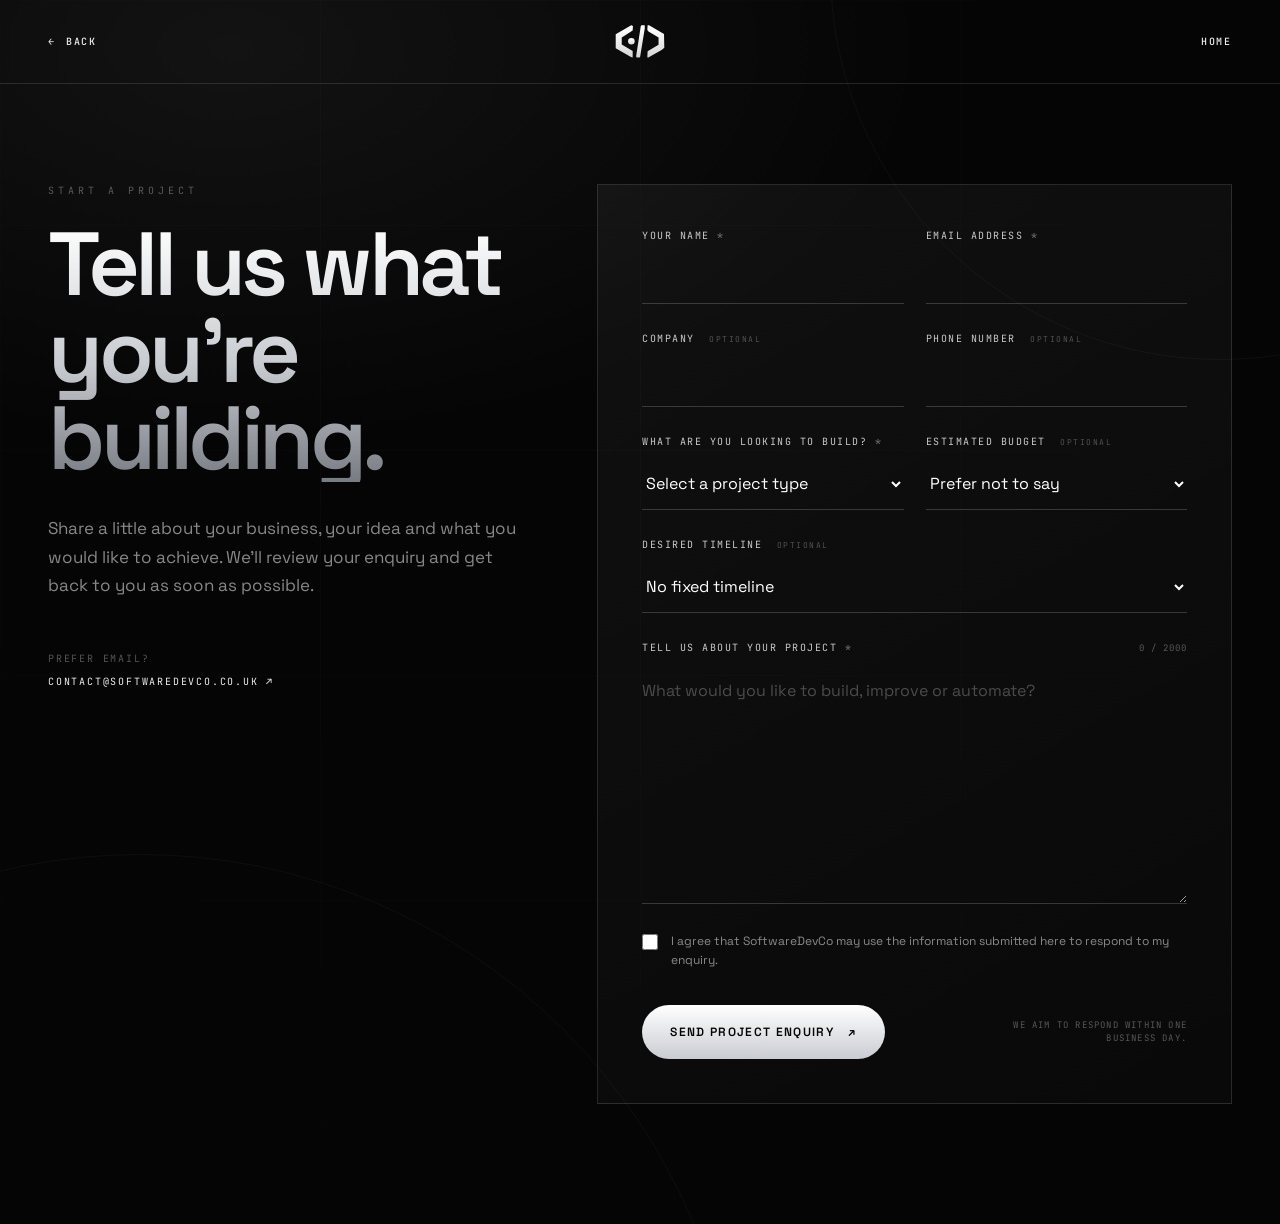
==== contact.html @ cea671f6 "loads now metalic with brushed metal and contact page works, staging to main" ====
<!DOCTYPE html>
<html lang="en">

<head>
  <meta charset="UTF-8">

  <meta
    name="viewport"
    content="width=device-width, initial-scale=1.0"
  >

  <title>Start a Project | SoftwareDevCo</title>

  <meta
    name="description"
    content="Tell SoftwareDevCo about your website, software, automation or digital project."
  >

  <link
    rel="preconnect"
    href="https://fonts.googleapis.com"
  >

  <link
    rel="preconnect"
    href="https://fonts.gstatic.com"
    crossorigin
  >

  <link
    href="https://fonts.googleapis.com/css2?family=JetBrains+Mono:wght@400;500&family=Space+Grotesk:wght@400;500;600;700&display=swap"
    rel="stylesheet"
  >

  <link
    rel="stylesheet"
    href="./css/contact.css"
  >
</head>

<body>

  <main class="contact-page">

    <div
      class="contact-grid"
      aria-hidden="true"
    ></div>

    <div
      class="contact-curve contact-curve-one"
      aria-hidden="true"
    ></div>

    <div
      class="contact-curve contact-curve-two"
      aria-hidden="true"
    ></div>

    <header class="contact-nav">

      <a
        href="./index.html"
        class="contact-back"
        id="contactBack"
      >
        <span aria-hidden="true">←</span>
        Back
      </a>

      <a
        href="./index.html"
        class="contact-logo"
        aria-label="SoftwareDevCo home"
      >
        <img
          src="./assets/logo-nav.svg"
          alt="SoftwareDevCo"
        >
      </a>

      <a
        href="./index.html"
        class="contact-home"
      >
        Home
      </a>

    </header>

    <section class="contact-section">

      <div class="contact-intro">

        <p class="contact-eyebrow">
          Start a Project
        </p>

        <h1>
          Tell us what
          you’re building.
        </h1>

        <p class="contact-lead">
          Share a little about your business, your idea and what
          you would like to achieve. We’ll review your enquiry and
          get back to you as soon as possible.
        </p>

        <div class="contact-direct">

          <span>
            Prefer email?
          </span>

          <a href="mailto:contact@softwaredevco.co.uk">
            contact@softwaredevco.co.uk
            <span aria-hidden="true">↗</span>
          </a>

        </div>

      </div>

      <div class="contact-form-wrap">

        <div
          class="contact-success"
          id="contactSuccess"
          role="status"
          aria-live="polite"
          hidden
        >
          <span
            class="contact-success-icon"
            aria-hidden="true"
          >
            ✓
          </span>

          <div>
            <strong>
              Your enquiry has been sent.
            </strong>

            <p>
              Thank you for contacting SoftwareDevCo.
              We’ll be in touch as soon as possible.
            </p>
          </div>
        </div>

        <form
          class="contact-form"
          id="contactForm"
          action="https://formsubmit.co/contact@softwaredevco.co.uk"
          method="POST"
        >

          <input
            type="hidden"
            name="_subject"
            value="New SoftwareDevCo Project Enquiry"
          >

          <input
            type="hidden"
            name="_template"
            value="table"
          >

          <input
            type="hidden"
            name="_next"
            value="https://softwaredevco.co.uk/contact.html?submitted=true"
          >

          <input
            type="hidden"
            name="_autoresponse"
            value="Thank you for contacting SoftwareDevCo. We have received your project enquiry and will respond as soon as possible."
          >

          <input
            class="contact-honeypot"
            type="text"
            name="_honey"
            tabindex="-1"
            autocomplete="off"
          >

          <div class="contact-field-grid">

            <div class="contact-field">

              <label for="name">
                Your name
                <span aria-hidden="true">*</span>
              </label>

              <input
                id="name"
                name="name"
                type="text"
                autocomplete="name"
                required
              >

            </div>

            <div class="contact-field">

              <label for="email">
                Email address
                <span aria-hidden="true">*</span>
              </label>

              <input
                id="email"
                name="email"
                type="email"
                autocomplete="email"
                required
              >

            </div>

          </div>

          <div class="contact-field-grid">

            <div class="contact-field">

              <label for="company">
                Company
                <span class="optional">
                  Optional
                </span>
              </label>

              <input
                id="company"
                name="company"
                type="text"
                autocomplete="organization"
              >

            </div>

            <div class="contact-field">

              <label for="phone">
                Phone number
                <span class="optional">
                  Optional
                </span>
              </label>

              <input
                id="phone"
                name="phone"
                type="tel"
                autocomplete="tel"
              >

            </div>

          </div>

          <div class="contact-field-grid">

            <div class="contact-field">

              <label for="project-type">
                What are you looking to build?
                <span aria-hidden="true">*</span>
              </label>

              <select
                id="project-type"
                name="project_type"
                required
              >
                <option value="" selected disabled>
                  Select a project type
                </option>

                <option value="Website">
                  Website
                </option>

                <option value="E-commerce Website">
                  E-commerce website
                </option>

                <option value="Software Development">
                  Software development
                </option>

                <option value="Automation">
                  Automation
                </option>

                <option value="Mobile Application">
                  Mobile application
                </option>

                <option value="AI Solution">
                  AI solution
                </option>

                <option value="Other">
                  Something else
                </option>
              </select>

            </div>

            <div class="contact-field">

              <label for="budget">
                Estimated budget
                <span class="optional">
                  Optional
                </span>
              </label>

              <select
                id="budget"
                name="budget"
              >
                <option value="" selected>
                  Prefer not to say
                </option>

                <option value="Below £1,000">
                  Below £1,000
                </option>

                <option value="£1,000 - £2,500">
                  £1,000 – £2,500
                </option>

                <option value="£2,500 - £5,000">
                  £2,500 – £5,000
                </option>

                <option value="£5,000 - £10,000">
                  £5,000 – £10,000
                </option>

                <option value="£10,000+">
                  £10,000+
                </option>
              </select>

            </div>

          </div>

          <div class="contact-field">

            <label for="timeline">
              Desired timeline
              <span class="optional">
                Optional
              </span>
            </label>

            <select
              id="timeline"
              name="timeline"
            >
              <option value="" selected>
                No fixed timeline
              </option>

              <option value="As soon as possible">
                As soon as possible
              </option>

              <option value="Within 1 month">
                Within one month
              </option>

              <option value="Within 2-3 months">
                Within two to three months
              </option>

              <option value="Within 3-6 months">
                Within three to six months
              </option>

              <option value="Still exploring">
                I’m still exploring
              </option>
            </select>

          </div>

          <div class="contact-field">

            <div class="contact-message-label">

              <label for="message">
                Tell us about your project
                <span aria-hidden="true">*</span>
              </label>

              <span id="messageCount">
                0 / 2000
              </span>

            </div>

            <textarea
              id="message"
              name="message"
              rows="8"
              maxlength="2000"
              placeholder="What would you like to build, improve or automate?"
              required
            ></textarea>

          </div>

          <label class="contact-consent">

            <input
              type="checkbox"
              name="consent"
              value="Confirmed"
              required
            >

            <span>
              I agree that SoftwareDevCo may use the information
              submitted here to respond to my enquiry.
            </span>

          </label>

          <div class="contact-submit-row">

            <button
              class="contact-submit"
              type="submit"
            >
              Send Project Enquiry
              <span aria-hidden="true">↗</span>
            </button>

            <p>
              We aim to respond within one business day.
            </p>

          </div>

        </form>

      </div>

    </section>

  </main>

  <script src="./js/contact.js"></script>

  <script>
    "use strict";

    const contactBack =
      document.getElementById("contactBack");

    contactBack?.addEventListener(
      "click",
      (event) => {

        if (window.history.length > 1) {
          event.preventDefault();
          window.history.back();
        }
      }
    );
  </script>

</body>

</html>
---- css/contact.css ----
/* ============================================================
   SoftwareDevCo — Contact Page
   ============================================================ */


/* ============================================================
   VARIABLES
   ============================================================ */

:root {
  --contact-bg: #050505;

  --contact-text: #eeeeee;

  --contact-muted:
    rgba(238, 238, 238, 0.56);

  --contact-faint:
    rgba(238, 238, 238, 0.34);

  --contact-line:
    rgba(255, 255, 255, 0.12);

  --contact-surface:
    rgba(255, 255, 255, 0.028);

  --contact-display:
    "Space Grotesk",
    Arial,
    sans-serif;

  --contact-mono:
    "JetBrains Mono",
    "Courier New",
    monospace;
}


/* ============================================================
   RESET
   ============================================================ */

* {
  margin: 0;
  padding: 0;

  box-sizing: border-box;
}


html {
  min-height: 100%;

  background:
    var(--contact-bg);
}


body {
  min-height: 100%;

  overflow-x: hidden;

  background:
    var(--contact-bg);

  color:
    var(--contact-text);

  font-family:
    var(--contact-display);

  -webkit-font-smoothing:
    antialiased;

  text-rendering:
    optimizeLegibility;
}


button,
input,
select,
textarea {
  font: inherit;
}


/* ============================================================
   PAGE
   ============================================================ */

.contact-page {
  position: relative;

  min-height: 100vh;
  min-height: 100svh;

  overflow: hidden;

  background:
    radial-gradient(
      1100px 620px at 18% 4%,
      rgba(255, 255, 255, 0.055),
      transparent 64%
    ),
    var(--contact-bg);
}


/* ============================================================
   BACKGROUND DETAILS
   ============================================================ */

.contact-grid {
  position: absolute;
  inset: 0;

  pointer-events: none;

  opacity: 0.13;

  background-image:
    linear-gradient(
      var(--contact-line) 1px,
      transparent 1px
    ),
    linear-gradient(
      90deg,
      var(--contact-line) 1px,
      transparent 1px
    );

  background-size:
    25vw
    25vh;

  -webkit-mask-image:
    radial-gradient(
      ellipse at 40% 30%,
      black 20%,
      transparent 85%
    );

  mask-image:
    radial-gradient(
      ellipse at 40% 30%,
      black 20%,
      transparent 85%
    );
}


.contact-curve {
  position: absolute;

  border:
    1px solid
    rgba(255, 255, 255, 0.12);

  border-radius: 50%;

  opacity: 0.28;

  pointer-events: none;
}


.contact-curve-one {
  top: -420px;
  right: -330px;

  width: 780px;
  height: 780px;
}


.contact-curve-two {
  bottom: -830px;
  left: -460px;

  width: 1200px;
  height: 1200px;
}


/* ============================================================
   NAVIGATION
   ============================================================ */

.contact-nav {
  position: relative;
  z-index: 10;

  display: grid;

  grid-template-columns:
    1fr
    auto
    1fr;

  align-items: center;

  min-height: 84px;

  padding:
    0
    48px;

  border-bottom:
    1px solid
    var(--contact-line);
}


.contact-back,
.contact-home {
  color:
    var(--contact-text);

  font-family:
    var(--contact-mono);

  font-size: 10px;
  font-weight: 500;
  letter-spacing: 1.8px;

  text-decoration: none;
  text-transform: uppercase;

  transition:
    opacity 0.3s ease;
}


.contact-back:hover,
.contact-home:hover {
  opacity: 0.55;
}


.contact-back {
  display: inline-flex;
  align-items: center;

  gap: 10px;

  justify-self: start;
}


.contact-home {
  justify-self: end;
}


.contact-logo {
  display: block;

  width: 58px;

  line-height: 0;
}


.contact-logo img {
  display: block;

  width: 100%;
  height: auto;
}


/* ============================================================
   MAIN LAYOUT
   ============================================================ */

.contact-section {
  position: relative;
  z-index: 2;

  display: grid;

  grid-template-columns:
    minmax(0, 0.85fr)
    minmax(520px, 1.15fr);

  gap: 80px;

  width:
    min(
      1380px,
      calc(100% - 96px)
    );

  margin:
    0
    auto;

  padding:
    100px
    0
    120px;
}


/* ============================================================
   INTRODUCTION
   ============================================================ */

.contact-intro {
  position: sticky;

  top: 130px;

  align-self: start;
}


.contact-eyebrow {
  margin-bottom: 24px;

  color:
    var(--contact-faint);

  font-family:
    var(--contact-mono);

  font-size: 10px;
  letter-spacing: 4px;

  text-transform: uppercase;
}


.contact-intro h1 {
  max-width: 620px;

  font-size:
    clamp(
      54px,
      7vw,
      106px
    );

  font-weight: 600;

  line-height: 0.97;
  letter-spacing: -0.05em;

  background:
    linear-gradient(
      180deg,
      #ffffff 0%,
      #c8cbd0 55%,
      #777b82 100%
    );

  -webkit-background-clip: text;
  background-clip: text;
  color: transparent;
}


.contact-lead {
  max-width: 540px;

  margin-top: 32px;

  color:
    var(--contact-muted);

  font-size: 17px;
  line-height: 1.7;
}


.contact-direct {
  display: flex;
  flex-direction: column;

  align-items: flex-start;

  gap: 10px;

  margin-top: 52px;

  font-family:
    var(--contact-mono);

  font-size: 10px;
  letter-spacing: 1.8px;

  text-transform: uppercase;
}


.contact-direct > span {
  color:
    var(--contact-faint);
}


.contact-direct a {
  color:
    var(--contact-text);

  text-decoration: none;

  transition:
    opacity 0.3s ease;
}


.contact-direct a:hover {
  opacity: 0.6;
}


/* ============================================================
   FORM WRAPPER
   ============================================================ */

.contact-form-wrap {
  padding: 44px;

  border:
    1px solid
    var(--contact-line);

  background:
    linear-gradient(
      150deg,
      rgba(255, 255, 255, 0.042),
      rgba(255, 255, 255, 0.014)
    );
}


/* ============================================================
   SUCCESS MESSAGE
   ============================================================ */

.contact-success {
  display: flex;

  align-items: flex-start;

  gap: 18px;

  margin-bottom: 32px;

  padding: 22px;

  border:
    1px solid
    rgba(255, 255, 255, 0.2);

  background:
    rgba(255, 255, 255, 0.055);
}


.contact-success[hidden] {
  display: none;
}


.contact-success-icon {
  display: grid;

  flex: 0 0 auto;

  place-items: center;

  width: 34px;
  height: 34px;

  border:
    1px solid
    rgba(255, 255, 255, 0.28);

  border-radius: 50%;
}


.contact-success strong {
  display: block;

  margin-bottom: 5px;

  font-weight: 500;
}


.contact-success p {
  color:
    var(--contact-muted);

  font-size: 14px;
  line-height: 1.55;
}


/* ============================================================
   FORM
   ============================================================ */

.contact-form {
  display: flex;
  flex-direction: column;

  gap: 28px;
}


.contact-field-grid {
  display: grid;

  grid-template-columns:
    repeat(2, minmax(0, 1fr));

  gap: 22px;
}


.contact-field {
  display: flex;
  flex-direction: column;

  gap: 10px;
}


.contact-field label {
  color:
    rgba(255, 255, 255, 0.78);

  font-family:
    var(--contact-mono);

  font-size: 10px;
  letter-spacing: 1.5px;

  text-transform: uppercase;
}


.contact-field label > span:not(.optional) {
  color:
    rgba(255, 255, 255, 0.45);
}


.optional {
  margin-left: 7px;

  color:
    rgba(255, 255, 255, 0.28);

  font-size: 8px;
}


.contact-field input,
.contact-field select,
.contact-field textarea {
  width: 100%;

  border: 0;
  border-bottom:
    1px solid
    rgba(255, 255, 255, 0.18);

  border-radius: 0;

  outline: none;

  background:
    transparent;

  color:
    #ffffff;

  transition:
    border-color 0.3s ease,
    background 0.3s ease;
}


.contact-field input,
.contact-field select {
  min-height: 52px;

  padding:
    4px
    0;
}


.contact-field textarea {
  min-height: 190px;

  padding:
    14px
    0;

  resize: vertical;

  line-height: 1.65;
}


.contact-field input:focus,
.contact-field select:focus,
.contact-field textarea:focus {
  border-color:
    rgba(255, 255, 255, 0.75);
}


.contact-field textarea::placeholder {
  color:
    rgba(255, 255, 255, 0.26);
}


.contact-field select {
  cursor: pointer;

  color-scheme: dark;
}


.contact-field option {
  background:
    #101010;

  color:
    #ffffff;
}


.contact-message-label {
  display: flex;

  align-items: center;
  justify-content: space-between;

  gap: 20px;
}


.contact-message-label > span {
  color:
    var(--contact-faint);

  font-family:
    var(--contact-mono);

  font-size: 9px;
  letter-spacing: 1px;
}


/* ============================================================
   CONSENT
   ============================================================ */

.contact-consent {
  display: flex;

  align-items: flex-start;

  gap: 13px;

  color:
    var(--contact-muted);

  font-size: 12px;
  line-height: 1.55;

  cursor: pointer;
}


.contact-consent input {
  flex: 0 0 auto;

  width: 16px;
  height: 16px;

  margin-top: 2px;

  accent-color: #ffffff;
}


/* ============================================================
   SUBMIT
   ============================================================ */

.contact-submit-row {
  display: flex;

  align-items: center;
  justify-content: space-between;

  gap: 24px;

  padding-top: 8px;
}


.contact-submit {
  display: inline-flex;

  align-items: center;
  justify-content: center;

  gap: 14px;

  min-height: 54px;

  padding:
    0
    28px;

  border: 0;

  border-radius: 999px;

  background:
    linear-gradient(
      180deg,
      #ffffff,
      #c9ccd2
    );

  color:
    #050505;

  font-size: 12px;
  font-weight: 600;
  letter-spacing: 1.35px;

  text-transform: uppercase;

  cursor: pointer;

  transition:
    transform 0.3s ease,
    box-shadow 0.3s ease;
}


.contact-submit:hover {
  transform:
    translateY(-2px);

  box-shadow:
    0 10px 32px
    rgba(255, 255, 255, 0.14);
}


.contact-submit span {
  transition:
    transform 0.3s ease;
}


.contact-submit:hover span {
  transform:
    translate(3px, -3px);
}


.contact-submit-row p {
  max-width: 210px;

  color:
    var(--contact-faint);

  font-family:
    var(--contact-mono);

  font-size: 9px;
  letter-spacing: 1.2px;

  line-height: 1.5;
  text-align: right;

  text-transform: uppercase;
}


/* ============================================================
   HONEYPOT
   ============================================================ */

.contact-honeypot {
  position: absolute !important;

  left: -9999px !important;

  width: 1px !important;
  height: 1px !important;

  opacity: 0 !important;
}


/* ============================================================
   RESPONSIVE
   ============================================================ */

@media (max-width: 1050px) {
  .contact-section {
    grid-template-columns: 1fr;

    gap: 58px;

    width:
      min(
        820px,
        calc(100% - 48px)
      );

    padding-top: 72px;
  }


  .contact-intro {
    position: static;
  }
}


@media (max-width: 700px) {
  .contact-nav {
    min-height: 72px;

    padding:
      0
      20px;
  }


  .contact-logo {
    width: 46px;
  }


  .contact-back,
  .contact-home {
    font-size: 9px;
    letter-spacing: 1.1px;
  }


  .contact-section {
    width:
      calc(100% - 32px);

    padding:
      56px
      0
      76px;
  }


  .contact-intro h1 {
    font-size:
      clamp(
        48px,
        15vw,
        72px
      );
  }


  .contact-lead {
    font-size: 15px;
  }


  .contact-form-wrap {
    padding:
      28px
      20px;
  }


  .contact-field-grid {
    grid-template-columns: 1fr;

    gap: 28px;
  }


  .contact-submit-row {
    align-items: stretch;
    flex-direction: column;
  }


  .contact-submit {
    width: 100%;
  }


  .contact-submit-row p {
    max-width: none;

    text-align: left;
  }
}


/* ============================================================
   REDUCED MOTION
   ============================================================ */

@media (prefers-reduced-motion: reduce) {
  .contact-back,
  .contact-home,
  .contact-direct a,
  .contact-field input,
  .contact-field select,
  .contact-field textarea,
  .contact-submit,
  .contact-submit span {
    transition: none;
  }
}
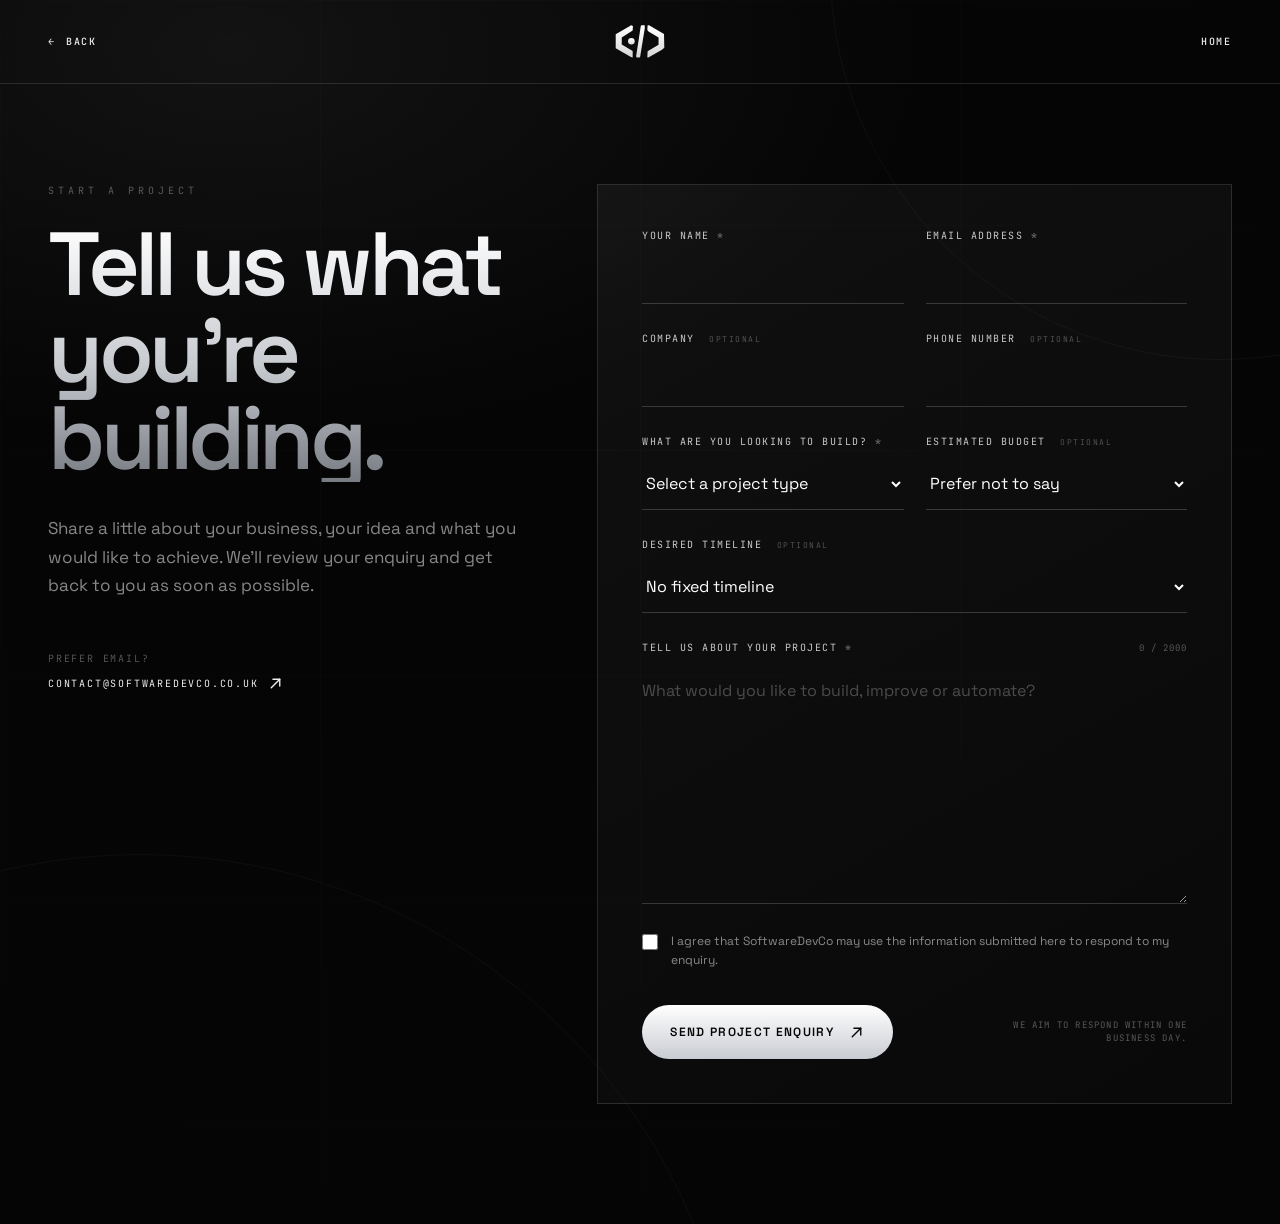
==== commit a93776be: "improved mobile navigation and contact form submission" ====
--- a/contact.html
+++ b/contact.html
@@ -56,6 +56,7 @@
       class="contact-curve contact-curve-two"
       aria-hidden="true"
     ></div>
+
 
     <header class="contact-nav">
 
@@ -67,6 +68,7 @@
         <span aria-hidden="true">←</span>
         Back
       </a>
+
 
       <a
         href="./index.html"
@@ -79,6 +81,7 @@
         >
       </a>
 
+
       <a
         href="./index.html"
         class="contact-home"
@@ -88,6 +91,7 @@
 
     </header>
 
+
     <section class="contact-section">
 
       <div class="contact-intro">
@@ -95,11 +99,13 @@
         <p class="contact-eyebrow">
           Start a Project
         </p>
+
 
         <h1>
           Tell us what
           you’re building.
         </h1>
+
 
         <p class="contact-lead">
           Share a little about your business, your idea and what
@@ -107,6 +113,7 @@
           get back to you as soon as possible.
         </p>
 
+
         <div class="contact-direct">
 
           <span>
@@ -115,40 +122,33 @@
 
           <a href="mailto:contact@softwaredevco.co.uk">
             contact@softwaredevco.co.uk
-            <span aria-hidden="true">↗</span>
+
+            <svg
+              class="contact-arrow-icon"
+              viewBox="0 0 20 20"
+              aria-hidden="true"
+              focusable="false"
+            >
+              <path d="M5 15 15 5"></path>
+              <path d="M7 5h8v8"></path>
+            </svg>
           </a>
 
         </div>
 
       </div>
 
+
       <div class="contact-form-wrap">
 
-        <div
-          class="contact-success"
-          id="contactSuccess"
+        <p
+          class="contact-form-status"
+          id="contactFormStatus"
           role="status"
           aria-live="polite"
           hidden
-        >
-          <span
-            class="contact-success-icon"
-            aria-hidden="true"
-          >
-            ✓
-          </span>
-
-          <div>
-            <strong>
-              Your enquiry has been sent.
-            </strong>
-
-            <p>
-              Thank you for contacting SoftwareDevCo.
-              We’ll be in touch as soon as possible.
-            </p>
-          </div>
-        </div>
+        ></p>
+
 
         <form
           class="contact-form"
@@ -167,12 +167,6 @@
             type="hidden"
             name="_template"
             value="table"
-          >
-
-          <input
-            type="hidden"
-            name="_next"
-            value="https://softwaredevco.co.uk/contact.html?submitted=true"
           >
 
           <input
@@ -189,6 +183,7 @@
             autocomplete="off"
           >
 
+
           <div class="contact-field-grid">
 
             <div class="contact-field">
@@ -208,6 +203,7 @@
 
             </div>
 
+
             <div class="contact-field">
 
               <label for="email">
@@ -227,6 +223,7 @@
 
           </div>
 
+
           <div class="contact-field-grid">
 
             <div class="contact-field">
@@ -247,6 +244,7 @@
 
             </div>
 
+
             <div class="contact-field">
 
               <label for="phone">
@@ -267,6 +265,7 @@
 
           </div>
 
+
           <div class="contact-field-grid">
 
             <div class="contact-field">
@@ -281,7 +280,11 @@
                 name="project_type"
                 required
               >
-                <option value="" selected disabled>
+                <option
+                  value=""
+                  selected
+                  disabled
+                >
                   Select a project type
                 </option>
 
@@ -315,6 +318,7 @@
               </select>
 
             </div>
+
 
             <div class="contact-field">
 
@@ -329,7 +333,10 @@
                 id="budget"
                 name="budget"
               >
-                <option value="" selected>
+                <option
+                  value=""
+                  selected
+                >
                   Prefer not to say
                 </option>
 
@@ -357,6 +364,7 @@
             </div>
 
           </div>
+
 
           <div class="contact-field">
 
@@ -371,7 +379,10 @@
               id="timeline"
               name="timeline"
             >
-              <option value="" selected>
+              <option
+                value=""
+                selected
+              >
                 No fixed timeline
               </option>
 
@@ -397,6 +408,7 @@
             </select>
 
           </div>
+
 
           <div class="contact-field">
 
@@ -424,6 +436,7 @@
 
           </div>
 
+
           <label class="contact-consent">
 
             <input
@@ -440,6 +453,7 @@
 
           </label>
 
+
           <div class="contact-submit-row">
 
             <button
@@ -447,8 +461,18 @@
               type="submit"
             >
               Send Project Enquiry
-              <span aria-hidden="true">↗</span>
+
+              <svg
+                class="contact-arrow-icon"
+                viewBox="0 0 20 20"
+                aria-hidden="true"
+                focusable="false"
+              >
+                <path d="M5 15 15 5"></path>
+                <path d="M7 5h8v8"></path>
+              </svg>
             </button>
+
 
             <p>
               We aim to respond within one business day.
@@ -464,26 +488,70 @@
 
   </main>
 
+
+  <div
+    class="contact-confirmation"
+    id="contactConfirmation"
+    role="dialog"
+    aria-modal="true"
+    aria-labelledby="contactConfirmationTitle"
+    aria-hidden="true"
+  >
+
+    <button
+      class="contact-confirmation-backdrop"
+      type="button"
+      data-contact-confirmation-close
+      aria-label="Close confirmation"
+    ></button>
+
+
+    <div class="contact-confirmation-panel">
+
+      <div
+        class="contact-confirmation-mark"
+        aria-hidden="true"
+      >
+        <svg
+          viewBox="0 0 24 24"
+          focusable="false"
+        >
+          <path d="m6 12 4 4 8-9"></path>
+        </svg>
+      </div>
+
+
+      <p class="contact-confirmation-eyebrow">
+        Enquiry Received
+      </p>
+
+
+      <h2 id="contactConfirmationTitle">
+        Thank you for your enquiry.
+      </h2>
+
+
+      <p>
+        We’ve received your project details and will review them shortly.
+        We aim to respond within one business day.
+      </p>
+
+
+      <button
+        class="contact-confirmation-button"
+        type="button"
+        data-contact-confirmation-close
+      >
+        Continue
+      </button>
+
+    </div>
+
+  </div>
+
+
   <script src="./js/contact.js"></script>
 
-  <script>
-    "use strict";
-
-    const contactBack =
-      document.getElementById("contactBack");
-
-    contactBack?.addEventListener(
-      "click",
-      (event) => {
-
-        if (window.history.length > 1) {
-          event.preventDefault();
-          window.history.back();
-        }
-      }
-    );
-  </script>
-
 </body>
 
 </html>
--- a/css/contact.css
+++ b/css/contact.css
@@ -402,6 +402,11 @@
 
 
 .contact-direct a {
+  display: inline-flex;
+  align-items: center;
+
+  gap: 8px;
+
   color:
     var(--contact-text);
 
@@ -414,6 +419,29 @@
 
 .contact-direct a:hover {
   opacity: 0.6;
+}
+
+
+/* ============================================================
+   SVG ARROW
+   ============================================================ */
+
+.contact-arrow-icon {
+  display: inline-block;
+
+  flex: 0 0 auto;
+
+  width: 17px;
+  height: 17px;
+
+  vertical-align: middle;
+
+  fill: none;
+  stroke: currentColor;
+
+  stroke-width: 1.6;
+  stroke-linecap: round;
+  stroke-linejoin: round;
 }
 
 
@@ -438,67 +466,31 @@
 
 
 /* ============================================================
-   SUCCESS MESSAGE
-   ============================================================ */
-
-.contact-success {
-  display: flex;
-
-  align-items: flex-start;
-
-  gap: 18px;
-
-  margin-bottom: 32px;
-
-  padding: 22px;
+   FORM STATUS
+   ============================================================ */
+
+.contact-form-status {
+  margin-bottom: 24px;
+
+  padding: 14px 16px;
 
   border:
     1px solid
-    rgba(255, 255, 255, 0.2);
+    rgba(255, 255, 255, 0.18);
 
   background:
-    rgba(255, 255, 255, 0.055);
-}
-
-
-.contact-success[hidden] {
+    rgba(255, 255, 255, 0.03);
+
+  color:
+    rgba(255, 255, 255, 0.72);
+
+  font-size: 13px;
+  line-height: 1.55;
+}
+
+
+.contact-form-status[hidden] {
   display: none;
-}
-
-
-.contact-success-icon {
-  display: grid;
-
-  flex: 0 0 auto;
-
-  place-items: center;
-
-  width: 34px;
-  height: 34px;
-
-  border:
-    1px solid
-    rgba(255, 255, 255, 0.28);
-
-  border-radius: 50%;
-}
-
-
-.contact-success strong {
-  display: block;
-
-  margin-bottom: 5px;
-
-  font-weight: 500;
-}
-
-
-.contact-success p {
-  color:
-    var(--contact-muted);
-
-  font-size: 14px;
-  line-height: 1.55;
 }
 
 
@@ -568,6 +560,7 @@
   width: 100%;
 
   border: 0;
+
   border-bottom:
     1px solid
     rgba(255, 255, 255, 0.18);
@@ -728,7 +721,8 @@
 
   border: 0;
 
-  border-radius: 999px;
+  border-radius:
+    999px;
 
   background:
     linear-gradient(
@@ -750,7 +744,8 @@
 
   transition:
     transform 0.3s ease,
-    box-shadow 0.3s ease;
+    box-shadow 0.3s ease,
+    opacity 0.3s ease;
 }
 
 
@@ -764,13 +759,25 @@
 }
 
 
-.contact-submit span {
+.contact-submit:disabled {
+  opacity: 0.58;
+
+  cursor: wait;
+
+  transform: none;
+
+  box-shadow: none;
+}
+
+
+.contact-submit .contact-arrow-icon {
   transition:
     transform 0.3s ease;
 }
 
 
-.contact-submit:hover span {
+.contact-submit:hover
+.contact-arrow-icon {
   transform:
     translate(3px, -3px);
 }
@@ -812,10 +819,257 @@
 
 
 /* ============================================================
+   CONFIRMATION POPUP
+   ============================================================ */
+
+.contact-confirmation {
+  position: fixed;
+  inset: 0;
+
+  z-index: 9000;
+
+  display: grid;
+  place-items: center;
+
+  padding: 20px;
+
+  opacity: 0;
+  visibility: hidden;
+
+  pointer-events: none;
+
+  transition:
+    opacity 0.3s ease,
+    visibility 0.3s;
+}
+
+
+.contact-confirmation.is-open {
+  opacity: 1;
+  visibility: visible;
+
+  pointer-events: auto;
+}
+
+
+.contact-confirmation-backdrop {
+  position: absolute;
+  inset: 0;
+
+  width: 100%;
+  height: 100%;
+
+  border: 0;
+
+  background:
+    rgba(0, 0, 0, 0.84);
+
+  backdrop-filter:
+    blur(14px);
+
+  -webkit-backdrop-filter:
+    blur(14px);
+}
+
+
+.contact-confirmation-panel {
+  position: relative;
+
+  z-index: 1;
+
+  width:
+    min(
+      560px,
+      100%
+    );
+
+  padding:
+    52px
+    44px
+    44px;
+
+  border:
+    1px solid
+    rgba(255, 255, 255, 0.16);
+
+  background:
+    linear-gradient(
+      145deg,
+      rgba(255, 255, 255, 0.055),
+      rgba(255, 255, 255, 0.018)
+    ),
+    #080808;
+
+  text-align: center;
+
+  box-shadow:
+    0 30px 100px
+    rgba(0, 0, 0, 0.72);
+
+  transform:
+    translateY(18px)
+    scale(0.985);
+
+  transition:
+    transform
+    0.45s
+    cubic-bezier(0.16, 1, 0.3, 1);
+}
+
+
+.contact-confirmation.is-open
+.contact-confirmation-panel {
+  transform:
+    translateY(0)
+    scale(1);
+}
+
+
+.contact-confirmation-mark {
+  display: grid;
+  place-items: center;
+
+  width: 54px;
+  height: 54px;
+
+  margin:
+    0
+    auto
+    24px;
+
+  border:
+    1px solid
+    rgba(255, 255, 255, 0.24);
+
+  border-radius:
+    50%;
+}
+
+
+.contact-confirmation-mark svg {
+  width: 25px;
+  height: 25px;
+
+  fill: none;
+  stroke: #ffffff;
+
+  stroke-width: 1.7;
+  stroke-linecap: round;
+  stroke-linejoin: round;
+}
+
+
+.contact-confirmation-eyebrow {
+  margin-bottom: 16px;
+
+  color:
+    rgba(255, 255, 255, 0.4);
+
+  font-family:
+    var(--contact-mono);
+
+  font-size: 9px;
+  letter-spacing: 3px;
+
+  text-transform: uppercase;
+}
+
+
+.contact-confirmation h2 {
+  color:
+    #ffffff;
+
+  font-size:
+    clamp(
+      38px,
+      5vw,
+      58px
+    );
+
+  font-weight: 600;
+
+  line-height: 1;
+  letter-spacing: -0.045em;
+}
+
+
+.contact-confirmation-panel
+> p:not(.contact-confirmation-eyebrow) {
+  max-width: 410px;
+
+  margin:
+    22px
+    auto
+    0;
+
+  color:
+    rgba(255, 255, 255, 0.58);
+
+  font-size: 15px;
+  line-height: 1.65;
+}
+
+
+.contact-confirmation-button {
+  min-width: 170px;
+  min-height: 50px;
+
+  margin-top: 30px;
+
+  padding:
+    0
+    26px;
+
+  border: 0;
+
+  border-radius:
+    999px;
+
+  background:
+    linear-gradient(
+      180deg,
+      #ffffff,
+      #c9ccd2
+    );
+
+  color:
+    #050505;
+
+  font-size: 11px;
+  font-weight: 600;
+  letter-spacing: 1.4px;
+
+  text-transform: uppercase;
+
+  cursor: pointer;
+
+  transition:
+    transform 0.3s ease,
+    box-shadow 0.3s ease;
+}
+
+
+.contact-confirmation-button:hover {
+  transform:
+    translateY(-2px);
+
+  box-shadow:
+    0 10px 32px
+    rgba(255, 255, 255, 0.14);
+}
+
+
+body.contact-confirmation-open {
+  overflow: hidden;
+}
+
+
+/* ============================================================
    RESPONSIVE
    ============================================================ */
 
 @media (max-width: 1050px) {
+
   .contact-section {
     grid-template-columns: 1fr;
 
@@ -838,12 +1092,26 @@
 
 
 @media (max-width: 700px) {
+
   .contact-nav {
+    position: sticky;
+
+    top: 0;
+
     min-height: 72px;
 
     padding:
       0
       20px;
+
+    background:
+      rgba(5, 5, 5, 0.9);
+
+    backdrop-filter:
+      blur(14px);
+
+    -webkit-backdrop-filter:
+      blur(14px);
   }
 
 
@@ -863,39 +1131,60 @@
     width:
       calc(100% - 32px);
 
+    gap: 38px;
+
     padding:
-      56px
+      42px
       0
-      76px;
+      64px;
   }
 
 
   .contact-intro h1 {
+    max-width: 330px;
+
     font-size:
       clamp(
-        48px,
-        15vw,
-        72px
+        46px,
+        13vw,
+        62px
       );
   }
 
 
   .contact-lead {
-    font-size: 15px;
+    margin-top: 24px;
+
+    font-size: 14px;
+  }
+
+
+  .contact-direct {
+    margin-top: 34px;
   }
 
 
   .contact-form-wrap {
     padding:
-      28px
-      20px;
+      26px
+      18px;
+  }
+
+
+  .contact-form {
+    gap: 24px;
   }
 
 
   .contact-field-grid {
     grid-template-columns: 1fr;
 
-    gap: 28px;
+    gap: 24px;
+  }
+
+
+  .contact-field textarea {
+    min-height: 150px;
   }
 
 
@@ -915,6 +1204,49 @@
 
     text-align: left;
   }
+
+
+  .contact-confirmation {
+    padding:
+      max(
+        14px,
+        env(safe-area-inset-top)
+      )
+      14px
+      max(
+        14px,
+        env(safe-area-inset-bottom)
+      );
+  }
+
+
+  .contact-confirmation-panel {
+    padding:
+      42px
+      24px
+      30px;
+  }
+
+
+  .contact-confirmation h2 {
+    font-size:
+      clamp(
+        38px,
+        11vw,
+        48px
+      );
+  }
+
+
+  .contact-confirmation-panel
+  > p:not(.contact-confirmation-eyebrow) {
+    font-size: 14px;
+  }
+
+
+  .contact-confirmation-button {
+    width: 100%;
+  }
 }
 
 
@@ -923,6 +1255,7 @@
    ============================================================ */
 
 @media (prefers-reduced-motion: reduce) {
+
   .contact-back,
   .contact-home,
   .contact-direct a,
@@ -930,7 +1263,10 @@
   .contact-field select,
   .contact-field textarea,
   .contact-submit,
-  .contact-submit span {
+  .contact-submit .contact-arrow-icon,
+  .contact-confirmation,
+  .contact-confirmation-panel,
+  .contact-confirmation-button {
     transition: none;
   }
 }
